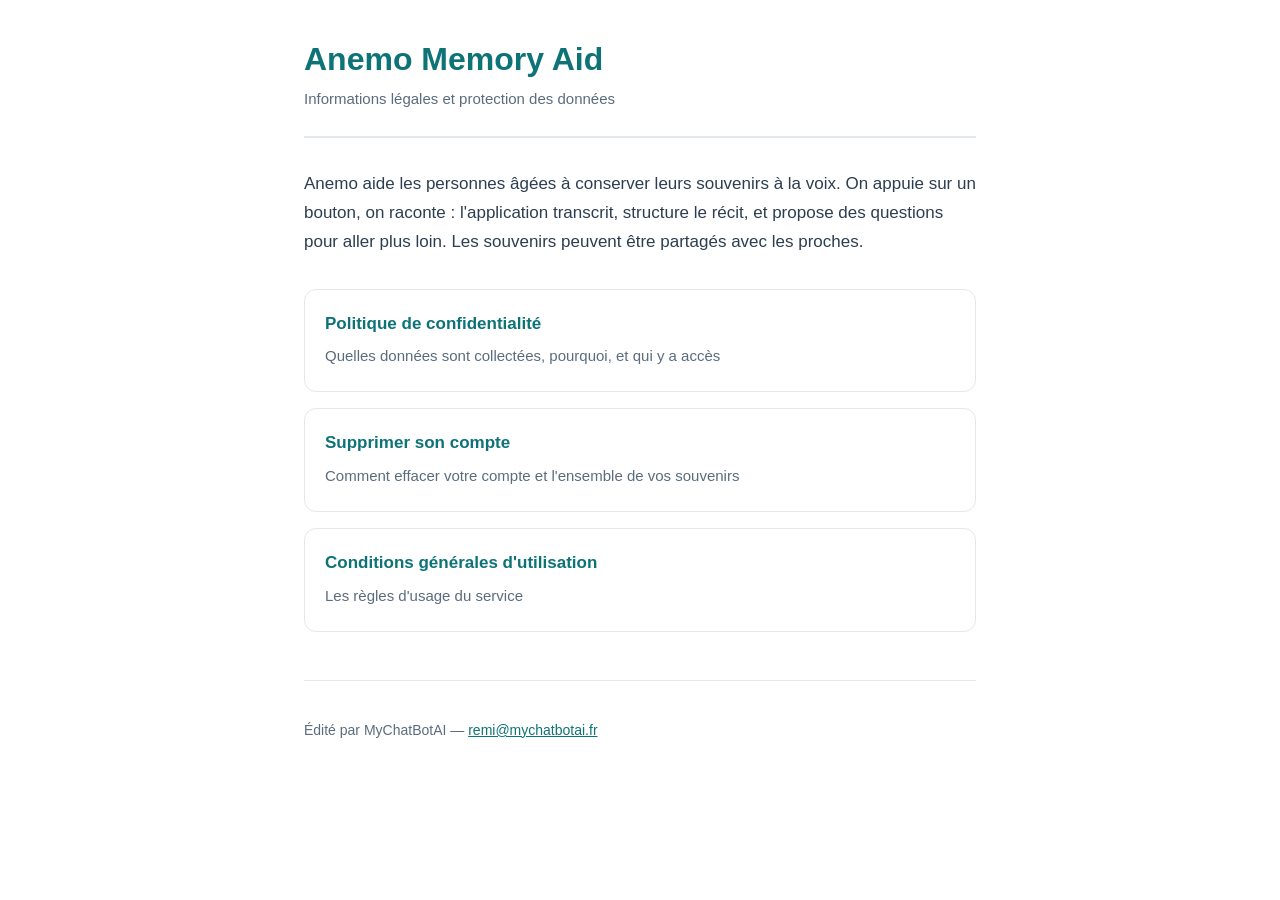
==== index.html @ b93c27e0 "Pages légales Anemo : confidentialité, suppression de compte, CGU Google Play et l'App Store exigent" ====
<!doctype html>
<html lang="fr">
<head>
<meta charset="utf-8">
<meta name="viewport" content="width=device-width, initial-scale=1">
<title>Anemo Memory Aid — Informations légales</title>
<link rel="stylesheet" href="style.css">
</head>
<body>
<div class="page">

<header>
  <h1>Anemo Memory Aid</h1>
  <p class="meta">Informations légales et protection des données</p>
</header>

<p>Anemo aide les personnes âgées à conserver leurs souvenirs à la voix. On appuie sur un
bouton, on raconte : l'application transcrit, structure le récit, et propose des questions
pour aller plus loin. Les souvenirs peuvent être partagés avec les proches.</p>

<div class="cartes">
  <a class="carte" href="confidentialite.html">
    <strong>Politique de confidentialité</strong>
    <span>Quelles données sont collectées, pourquoi, et qui y a accès</span>
  </a>
  <a class="carte" href="suppression-compte.html">
    <strong>Supprimer son compte</strong>
    <span>Comment effacer votre compte et l'ensemble de vos souvenirs</span>
  </a>
  <a class="carte" href="conditions.html">
    <strong>Conditions générales d'utilisation</strong>
    <span>Les règles d'usage du service</span>
  </a>
</div>

<footer>
  <p>Édité par MyChatBotAI — <a href="mailto:remi@mychatbotai.fr">remi@mychatbotai.fr</a></p>
</footer>

</div>
</body>
</html>
---- style.css ----
:root {
  --turquoise: #0D7377;
  --texte: #2C3E50;
  --gris: #5A6C7D;
  --fond: #FFFFFF;
  --bordure: #E3E8EC;
}

@media (prefers-color-scheme: dark) {
  :root {
    --turquoise: #4DB6AC;
    --texte: #E8EDF2;
    --gris: #A8B5C0;
    --fond: #16191C;
    --bordure: #2A3038;
  }
}

* { box-sizing: border-box; }

body {
  margin: 0;
  padding: 0 1.25rem 5rem;
  background: var(--fond);
  color: var(--texte);
  font-family: -apple-system, BlinkMacSystemFont, "Segoe UI", Roboto, sans-serif;
  /* Cible seniors : corps de texte volontairement large */
  font-size: 1.0625rem;
  line-height: 1.7;
}

.page { max-width: 42rem; margin: 0 auto; }

header {
  padding: 2.5rem 0 1.5rem;
  border-bottom: 2px solid var(--bordure);
  margin-bottom: 2rem;
}

h1 {
  color: var(--turquoise);
  font-size: 2rem;
  margin: 0 0 .5rem;
  line-height: 1.2;
}

h2 {
  color: var(--turquoise);
  font-size: 1.3rem;
  margin: 2.5rem 0 .75rem;
  line-height: 1.3;
}

h3 {
  font-size: 1.0625rem;
  margin: 1.5rem 0 .5rem;
  color: var(--texte);
}

.meta { color: var(--gris); font-size: .9375rem; margin: 0; }

a { color: var(--turquoise); }

ul { padding-left: 1.25rem; }
li { margin-bottom: .4rem; }

table {
  width: 100%;
  border-collapse: collapse;
  margin: 1rem 0;
  font-size: .9375rem;
}
th, td {
  text-align: left;
  padding: .6rem .5rem;
  border-bottom: 1px solid var(--bordure);
  vertical-align: top;
}
th { color: var(--turquoise); }

.encadre {
  border-left: 4px solid var(--turquoise);
  background: color-mix(in srgb, var(--turquoise) 8%, transparent);
  padding: 1rem 1.25rem;
  margin: 1.5rem 0;
  border-radius: 0 8px 8px 0;
}

.retour {
  display: inline-block;
  margin-top: 3rem;
  padding-top: 1.5rem;
  border-top: 1px solid var(--bordure);
  width: 100%;
}

footer {
  margin-top: 3rem;
  padding-top: 1.5rem;
  border-top: 1px solid var(--bordure);
  color: var(--gris);
  font-size: .875rem;
}

.cartes { display: grid; gap: 1rem; margin-top: 2rem; }

.carte {
  display: block;
  padding: 1.25rem;
  border: 1px solid var(--bordure);
  border-radius: 12px;
  text-decoration: none;
  color: var(--texte);
}
.carte:hover { border-color: var(--turquoise); }
.carte strong { display: block; color: var(--turquoise); margin-bottom: .25rem; }
.carte span { color: var(--gris); font-size: .9375rem; }
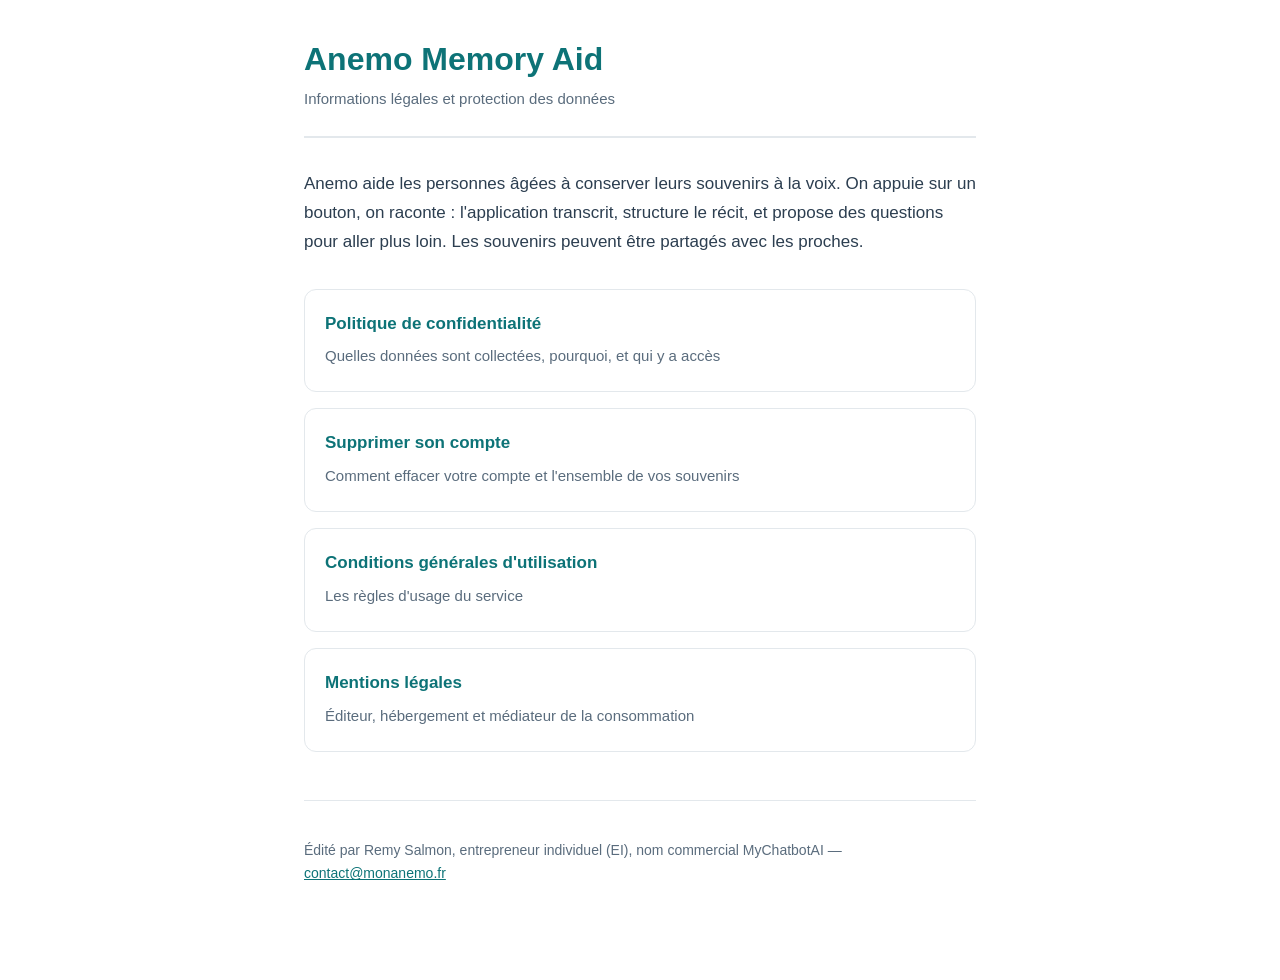
==== commit 4a635ed7: "CGU 3.3, politique 1.4, mentions légales ; suppression de compte à jour (A22, T-028) - conditions.ht" ====
--- a/index.html
+++ b/index.html
@@ -31,10 +31,14 @@
     <strong>Conditions générales d'utilisation</strong>
     <span>Les règles d'usage du service</span>
   </a>
+  <a class="carte" href="mentions-legales.html">
+    <strong>Mentions légales</strong>
+    <span>Éditeur, hébergement et médiateur de la consommation</span>
+  </a>
 </div>
 
 <footer>
-  <p>Édité par MyChatBotAI — <a href="mailto:remi@mychatbotai.fr">remi@mychatbotai.fr</a></p>
+  <p>Édité par Remy Salmon, entrepreneur individuel (EI), nom commercial MyChatbotAI — <a href="mailto:contact@monanemo.fr">contact@monanemo.fr</a></p>
 </footer>
 
 </div>
